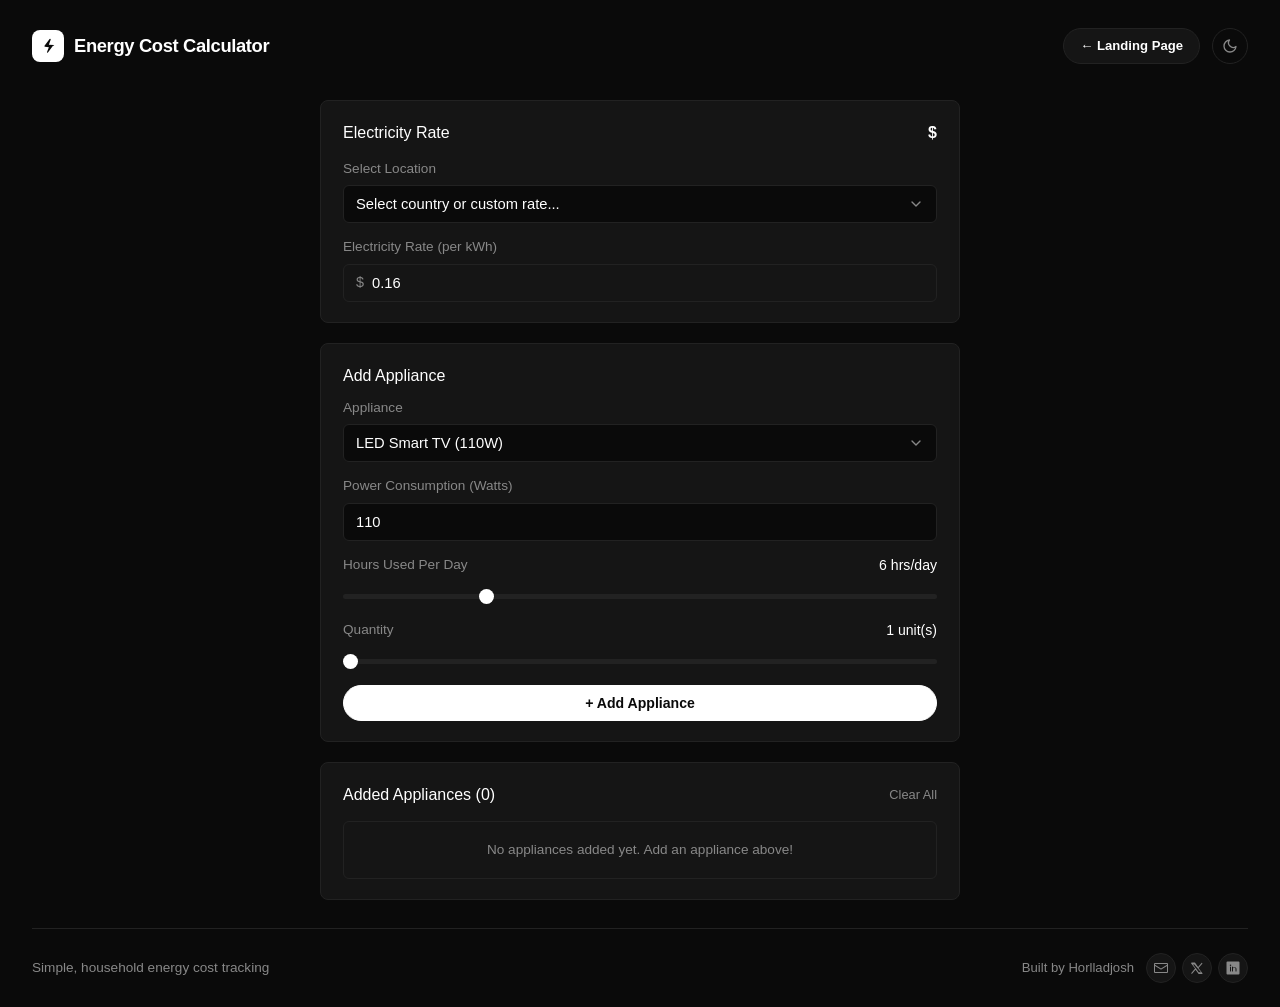
==== app.html @ ce4b1f48 "feat: landing page split, responsive typography & mobile header CTA optimization" ====
<!DOCTYPE html>
<html lang="en">
<head>
    <meta charset="UTF-8">
    <meta name="viewport" content="width=device-width, initial-scale=1.0">
    <title>Energy Cost Calculator — Household Electricity & Solar Setup App</title>
    <meta name="description" content="Calculate household power costs using electricity tariffs for 30+ supported countries. Estimate solar panel array (kWp), battery storage (kWh), carbon footprint, and export appliance energy data.">
    <meta name="keywords" content="electricity bill calculator, energy cost calculator, solar sizing calculator, battery backup capacity, carbon footprint tracker, power consumption rates, Horlladjosh">
    <meta name="author" content="Horlladjosh (contact@horlladjosh.com)">
    <meta name="robots" content="index, follow">
    <link rel="canonical" href="https://myelectricbill.vercel.app/app.html">

    <!-- Open Graph / Facebook / WhatsApp Previews -->
    <meta property="og:type" content="website">
    <meta property="og:url" content="https://myelectricbill.vercel.app/app.html">
    <meta property="og:title" content="Energy Cost Calculator — Household Electricity & Solar Setup App">
    <meta property="og:description" content="Calculate household power costs using electricity tariffs for 30+ supported countries, size solar PV arrays, hybrid inverters, battery storage, and carbon footprint.">
    <meta property="og:image" content="https://myelectricbill.vercel.app/og-image.jpg">
    <meta property="og:site_name" content="Energy Cost Calculator">

    <!-- Twitter / X Card Previews -->
    <meta name="twitter:card" content="summary_large_image">
    <meta name="twitter:site" content="@horllad_josh">
    <meta name="twitter:creator" content="@horllad_josh">
    <meta name="twitter:title" content="Energy Cost Calculator — Household Electricity & Solar Setup App">
    <meta name="twitter:description" content="Calculate household power costs using electricity tariffs for 30+ supported countries, size solar PV arrays, inverter, battery storage, and carbon footprint.">
    <meta name="twitter:image" content="https://myelectricbill.vercel.app/og-image.jpg">

    <!-- Favicon & Stylesheets -->
    <link rel="icon" type="image/png" href="favicon-energy-calc.png">
    <link rel="stylesheet" href="css/styles.css">

    <!-- JSON-LD Structured Data Schema -->
    <script type="application/ld+json">
    {
      "@context": "https://schema.org",
      "@type": "WebApplication",
      "name": "Energy Cost Calculator App",
      "url": "https://myelectricbill.vercel.app/app.html",
      "description": "Calculate household power costs using electricity tariffs for 30+ supported countries, size solar panel requirements, battery storage, and carbon footprint.",
      "applicationCategory": "UtilitiesApplication",
      "operatingSystem": "All",
      "author": {
        "@type": "Person",
        "name": "Horlladjosh",
        "url": "https://horlladjosh.com/"
      }
    }
    </script>

    <!-- Local Chart.js library for offline & resilient visual charts -->
    <script src="js/chart.min.js"></script>
</head>
<body>

    <!-- Header Navigation -->
    <header class="app-header">
        <a href="index.html" class="brand-link">
            <div class="brand">
                <div class="brand-icon">
                    <svg xmlns="http://www.w3.org/2000/svg" width="18" height="18" fill="currentColor" viewBox="0 0 256 256">
                        <path d="M215.79,118.17a8,8,0,0,0-5.85-3.5L140,108.72l25.74-68.64A8,8,0,0,0,150.48,30L78.48,126a8,8,0,0,0,5.85,12.33L140,144.17l-25.74,68.64a8,8,0,0,0,15.26,5.72l72-96A8,8,0,0,0,215.79,118.17Z"/>
                    </svg>
                </div>
                <span class="brand-name">Energy Cost Calculator</span>
            </div>
        </a>

        <div class="header-actions" style="display: flex; align-items: center; gap: 12px;">
            <a href="index.html" class="btn btn-secondary btn-sm header-cta-btn">
                <span class="btn-text-desktop">← Landing Page</span>
                <span class="btn-text-mobile">← Home</span>
            </a>
            
            <!-- Circular Theme Toggle Button (Moon / Sun SVG) -->
            <div class="theme-toggle">
                <button class="theme-btn" id="themeBtn" onclick="toggleTheme()" aria-label="Toggle theme" title="Toggle theme">
                    <svg id="iconMoon" xmlns="http://www.w3.org/2000/svg" width="16" height="16" viewBox="0 0 24 24" fill="none" stroke="currentColor" stroke-width="2" stroke-linecap="round" stroke-linejoin="round">
                        <path d="M21 12.79A9 9 0 1 1 11.21 3 7 7 0 0 0 21 12.79z"/>
                    </svg>
                    <svg id="iconSun" style="display:none" xmlns="http://www.w3.org/2000/svg" width="16" height="16" viewBox="0 0 24 24" fill="none" stroke="currentColor" stroke-width="2" stroke-linecap="round" stroke-linejoin="round">
                        <circle cx="12" cy="12" r="5"/>
                        <line x1="12" y1="1" x2="12" y2="3"/>
                        <line x1="12" y1="21" x2="12" y2="23"/>
                        <line x1="4.22" y1="4.22" x2="5.64" y2="5.64"/>
                        <line x1="18.36" y1="18.36" x2="19.78" y2="19.78"/>
                        <line x1="1" y1="12" x2="3" y2="12"/>
                        <line x1="21" y1="12" x2="23" y2="12"/>
                        <line x1="4.22" y1="19.78" x2="5.64" y2="18.36"/>
                        <line x1="18.36" y1="5.64" x2="19.78" y2="4.22"/>
                    </svg>
                </button>
            </div>
        </div>
    </header>

    <!-- Main Container: Strict 100vh Desktop Fit -> Expands to 2-Column Split View without scrollbars -->
    <main class="dashboard-container" id="dashboardContainer">
        
        <!-- LEFT PANE: Location, Rates, Add Appliance & Compact Appliance List -->
        <section class="pane-controls">
            
            <!-- 1. Location & Electricity Rate -->
            <div class="card">
                <div class="card-header">
                    <h3 class="card-title">Electricity Rate</h3>
                    <span id="currencySymbol" style="font-weight: 600; color: var(--text-primary);">$</span>
                </div>
                
                <div class="form-group">
                    <label for="locationSelect">Select Location</label>
                    <select id="locationSelect" class="input-control">
                        <!-- Populated by js/app.js -->
                    </select>
                </div>

                <div class="form-group" style="margin-bottom: 0;">
                    <label for="electricityRate">Electricity Rate (per kWh)</label>
                    <div class="input-prefix-group">
                        <span class="prefix-badge" id="rateCurrencySymbol">$</span>
                        <input type="number" id="electricityRate" class="input-control rate-field" step="0.01" min="0" value="0.16" placeholder="0.16">
                    </div>
                </div>
            </div>

            <!-- 2. Add Appliance Form -->
            <div class="card">
                <h3 class="card-title" style="margin-bottom: 10px;">Add Appliance</h3>

                <div class="form-group">
                    <label for="applianceType">Appliance</label>
                    <select id="applianceType" class="input-control">
                        <option value="Air Conditioner (1.5 HP)" data-watts="1500">Air Conditioner (1500W)</option>
                        <option value="Refrigerator" data-watts="180">Refrigerator (180W)</option>
                        <option value="LED Smart TV" data-watts="110" selected>LED Smart TV (110W)</option>
                        <option value="Microwave Oven" data-watts="1200">Microwave Oven (1200W)</option>
                        <option value="Washing Machine" data-watts="500">Washing Machine (500W)</option>
                        <option value="Water Heater" data-watts="2500">Water Heater (2500W)</option>
                        <option value="Desktop PC" data-watts="250">Desktop PC (250W)</option>
                        <option value="Ceiling Fan" data-watts="75">Ceiling Fan (75W)</option>
                        <option value="Custom">Custom Appliance...</option>
                    </select>
                </div>

                <div class="form-group" id="customNameGroup" style="display: none;">
                    <label for="customName">Custom Appliance Name</label>
                    <input type="text" id="customName" class="input-control" placeholder="e.g., Gaming Console">
                </div>

                <div class="form-group">
                    <label for="wattage">Power Consumption (Watts)</label>
                    <input type="number" id="wattage" class="input-control" min="1" value="110" placeholder="110">
                </div>

                <div class="form-group">
                    <div class="slider-header">
                        <label for="hoursPerDay" style="margin-bottom: 0;">Hours Used Per Day</label>
                        <span class="slider-val"><span id="hoursValue">6</span> hrs/day</span>
                    </div>
                    <input type="range" id="hoursPerDay" min="0.5" max="24" step="0.5" value="6">
                </div>

                <div class="form-group">
                    <div class="slider-header">
                        <label for="quantity" style="margin-bottom: 0;">Quantity</label>
                        <span class="slider-val"><span id="quantityValue">1</span> unit(s)</span>
                    </div>
                    <input type="range" id="quantity" min="1" max="20" step="1" value="1">
                </div>

                <button type="button" class="btn btn-primary btn-block" onclick="addApplianceFromForm()">+ Add Appliance</button>
            </div>

            <!-- 3. Compact Added Appliances Table -->
            <div class="card">
                <div class="card-header">
                    <h3 class="card-title"><span>Added Appliances (<span id="applianceCountBadge">0</span>)</span></h3>
                    <button type="button" class="btn-clear" onclick="clearAllAppliances()">Clear All</button>
                </div>
                <div class="table-scroll" id="appliancesList">
                    <!-- Populated dynamically -->
                </div>
            </div>

        </section>

        <!-- RIGHT PANE: Consolidated Single-Viewport Results Pane -->
        <section class="pane-results">
            
            <!-- 1. Total Costs Card -->
            <div class="card">
                <div class="card-header">
                    <h3 class="card-title">Total Energy Costs</h3>
                    <button type="button" class="btn btn-secondary btn-sm" onclick="exportCSV()">Export CSV</button>
                </div>
                <div class="total-costs-grid">
                    <div class="total-card">
                        <div class="total-label">Daily</div>
                        <div class="total-value"><span class="currency-sym">$</span><span id="totalDaily">0.00</span></div>
                        <div class="total-subvalue"><span id="totalKwhDaily">0.0</span> kWh</div>
                    </div>
                    <div class="total-card">
                        <div class="total-label">Yearly</div>
                        <div class="total-value"><span class="currency-sym">$</span><span id="totalYearly">0.00</span></div>
                        <div class="total-subvalue"><span id="totalKwhYearly">0.0</span> kWh</div>
                    </div>
                    <div class="total-card accent">
                        <div class="total-label">Monthly</div>
                        <div class="total-value"><span class="currency-sym">$</span><span id="totalMonthly">0.00</span></div>
                        <div class="total-subvalue"><span id="totalKwhMonthly">0.0</span> kWh</div>
                    </div>
                </div>
            </div>

            <!-- 2. Tabbed Visual Analytics Card -->
            <div class="card">
                <div class="card-header">
                    <h3 class="card-title">Visual Analytics</h3>
                    <div class="tab-group">
                        <button type="button" class="tab-btn active" id="tabBtnCost" onclick="switchChartTab('cost')">Cost Share (%)</button>
                        <button type="button" class="tab-btn" id="tabBtnUsage" onclick="switchChartTab('usage')">Usage (kWh)</button>
                    </div>
                </div>
                
                <!-- Cost Share Doughnut Chart -->
                <div class="chart-box" id="costChartBox">
                    <canvas id="costChart"></canvas>
                </div>

                <!-- Monthly Usage Bar Chart (Hidden by default, switched via tab) -->
                <div class="chart-box" id="usageChartBox" style="display: none;">
                    <canvas id="usageChart"></canvas>
                </div>
            </div>

            <!-- 3. Carbon Footprint Card -->
            <div class="card">
                <div class="card-header">
                    <h3 class="card-title">
                        <span>Carbon Footprint</span>
                        <span class="tip-icon" data-tooltip="Carbon Footprint is the total greenhouse gas (CO₂) released into the atmosphere to generate the electricity your appliances consume.">i</span>
                    </h3>
                </div>
                <div class="info-row">
                    <span class="info-label">Annual CO₂</span>
                    <span class="info-val"><span id="co2Value">0 kg/yr</span> <small id="gridRating" style="font-size:0.75rem; color:var(--text-secondary); font-weight:normal; margin-left:2px;">(Moderate Grid)</small></span>
                </div>
                <div class="info-row">
                    <span class="info-label">Car Equivalent</span>
                    <span class="info-val" id="carMilesValue">0 miles driven</span>
                </div>
                <div class="info-row">
                    <span class="info-label">Tree Offset <span class="tip-icon" data-tooltip="Number of mature trees needed for 1 full year to absorb the CO₂ emissions produced by your appliances.">i</span></span>
                    <span class="info-val" id="treesValue">0 trees</span>
                </div>
            </div>

            <!-- 4. Solar & Battery Setup Card -->
            <div class="card">
                <div class="card-header">
                    <h3 class="card-title">
                        <span>Solar & Battery Setup</span>
                        <span class="tip-icon" data-tooltip="Estimated Solar PV Panels + Inverter + Lithium Battery Storage system needed to cover your household electricity.">i</span>
                    </h3>
                </div>
                <div class="spec-group">
                    <div class="spec-pill">
                        <span class="spec-pill-label">PV Array</span>
                        <span id="solarKw" class="spec-pill-val">0 kWp</span>
                    </div>
                    <div class="spec-pill">
                        <span class="spec-pill-label">Inverter</span>
                        <span id="solarInverter" class="spec-pill-val">0 kVA</span>
                    </div>
                    <div class="spec-pill">
                        <span class="spec-pill-label">Battery</span>
                        <span id="solarBattery" class="spec-pill-val">0 kWh</span>
                    </div>
                </div>
                <div class="info-row">
                    <span class="info-label">Turnkey Setup <span class="tip-icon" data-tooltip="Estimated total cost to buy and install PV Panels + Hybrid Inverter + Lithium Battery + Cabling & Labor.">i</span></span>
                    <span class="info-val"><span id="solarCost">$0</span> <small id="solarPayback" style="font-size:0.75rem; color:var(--text-secondary); font-weight:normal; margin-left:2px;">(0 yrs payback)</small></span>
                </div>
                <div class="info-row">
                    <span class="info-label">Est. Savings <span class="tip-icon" data-tooltip="Estimated monthly money saved on your power bill by replacing 80% of your grid electricity with solar energy.">i</span></span>
                    <span class="info-val" id="solarSavings" style="color: var(--text-primary); font-weight:600;">$0.00 / mo</span>
                </div>
            </div>

        </section>

    </main>

    <!-- Footer -->
    <footer class="app-footer">
        <div class="footer-content">
            <span class="footer-text">Simple, household energy cost tracking</span>
            <div class="footer-right">
                <span class="author-credit">Built by <a href="https://horlladjosh.com/" target="_blank" rel="noopener">Horlladjosh</a></span>
                <div class="social-links">
                    <a href="mailto:contact@horlladjosh.com" class="social-icon-btn" title="Email: contact@horlladjosh.com">
                        <svg xmlns="http://www.w3.org/2000/svg" width="16" height="16" fill="currentColor" viewBox="0 0 256 256">
                            <path d="M224,48H32A16,16,0,0,0,16,64V192a16,16,0,0,0,16,16H224a16,16,0,0,0,16-16V64A16,16,0,0,0,224,48Zm0,16v12.78l-96,57.6-96-57.6V64ZM32,192V96.22l91.8,55.08a8,8,0,0,0,8.4,0L224,96.22V192Z"/>
                        </svg>
                    </a>
                    <a href="https://x.com/horllad_josh" target="_blank" rel="noopener" class="social-icon-btn" title="Twitter / X">
                        <svg xmlns="http://www.w3.org/2000/svg" width="16" height="16" fill="currentColor" viewBox="0 0 256 256">
                            <path d="M214.75,211.71l-62.6-83.47,60.13-69.94a8,8,0,0,0-12.08-10.38l-54.84,63.78L98.54,44.75A8,8,0,0,0,92.16,41.6H41.25a8,8,0,0,0-6.4,12.83l62.6,83.47L37.32,207.84a8,8,0,0,0,12.08,10.38l54.84-63.78,46.82,66.57a8,8,0,0,0,6.38,3.15h50.91A8,8,0,0,0,214.75,211.71ZM154.54,196.16l-44.59-63.38a8,8,0,0,0-2.14-2.15l-44.62-59.43H85.46L192.68,196.16Z"/>
                        </svg>
                    </a>
                    <a href="https://www.linkedin.com/in/joshuaadegbite/" target="_blank" rel="noopener" class="social-icon-btn" title="LinkedIn">
                        <svg xmlns="http://www.w3.org/2000/svg" width="16" height="16" fill="currentColor" viewBox="0 0 256 256">
                            <path d="M216,24H40A16,16,0,0,0,24,40V216a16,16,0,0,0,16,16H216a16,16,0,0,0,16-16V40A16,16,0,0,0,216,24ZM96,176a8,8,0,0,1-16,0V112a8,8,0,0,1,16,0ZM88,96a12,12,0,1,1,12-12A12,12,0,0,1,88,96Zm96,80a8,8,0,0,1-16,0V140a20,20,0,0,0-40,0v36a8,8,0,0,1-16,0V112a8,8,0,0,1,16,0v6.86A36,36,0,0,1,184,140Z"/>
                        </svg>
                    </a>
                </div>
            </div>
        </div>
    </footer>

    <!-- JavaScript Modules -->
    <script src="js/data.js"></script>
    <script src="js/charts.js"></script>
    <script src="js/app.js"></script>
</body>
</html>
---- css/styles.css ----
/* Clean Minimalist Theme System - Generous Spacing, Comfortable Typography & Natural Layout */

:root {
    --bg-primary: #0a0a0a;
    --bg-surface: #151515;
    --bg-card: #151515;
    --bg-card-hover: #1a1a1a;
    --border-color: #222222;
    --border-hover: #333333;
    --text-primary: #ffffff;
    --text-secondary: #888888;
    --text-muted: #555555;
    --accent-color: #ffffff;
    --accent-bg: #1f1f1f;
    --radius-sm: 6px;
    --radius-md: 8px;
    --radius-lg: 10px;
    --transition: all 0.2s ease;
}

body.light-mode {
    --bg-primary: #f5f5f5;
    --bg-surface: #ffffff;
    --bg-card: #ffffff;
    --bg-card-hover: #f0f0f0;
    --border-color: #e0e0e0;
    --border-hover: #cccccc;
    --text-primary: #0a0a0a;
    --text-secondary: #666666;
    --text-muted: #999999;
    --accent-color: #0a0a0a;
    --accent-bg: #f0f0f0;
}

html {
    scroll-behavior: smooth;
}

section[id] {
    scroll-margin-top: 80px;
}

* {
    margin: 0;
    padding: 0;
    box-sizing: border-box;
}

body {
    font-family: -apple-system, BlinkMacSystemFont, 'Segoe UI', 'Roboto', 'Helvetica Neue', sans-serif;
    background-color: var(--bg-primary);
    color: var(--text-primary);
    min-height: 100vh;
    padding: 28px 32px 16px 32px;
    transition: background-color 0.3s ease, color 0.3s ease;
    line-height: 1.5;
    -webkit-font-smoothing: antialiased;
}

/* Header Navigation & Proper Spacing */
.app-header {
    max-width: 1280px;
    margin: 0 auto 28px auto;
    display: flex;
    justify-content: space-between;
    align-items: center;
    padding-bottom: 8px;
}

.brand h1 {
    font-size: 1.55rem;
    font-weight: 600;
    letter-spacing: -0.5px;
    color: var(--text-primary);
}

.brand p {
    font-size: 0.88rem;
    color: var(--text-secondary);
    margin-top: 2px;
}

/* Circular Theme Toggle Button (Moon / Sun SVG) */
.theme-btn {
    width: 36px;
    height: 36px;
    border-radius: 50%;
    border: 1px solid var(--border-color);
    background: var(--card-bg);
    color: var(--text-secondary);
    cursor: pointer;
    display: flex;
    align-items: center;
    justify-content: center;
    transition: all 0.2s ease;
}

.theme-btn:hover {
    background: var(--border-color);
    color: var(--text-primary);
}

/* Dashboard Container Layout */
.dashboard-container {
    max-width: 640px;
    margin: 0 auto;
    transition: max-width 0.35s cubic-bezier(0.16, 1, 0.3, 1);
}

@media (min-width: 992px) {
    .dashboard-container.has-results {
        max-width: 1280px;
        display: grid;
        grid-template-columns: 440px 1fr;
        gap: 28px;
        align-items: start;
    }
}

.pane-controls, .pane-results {
    display: flex;
    flex-direction: column;
    gap: 20px;
}

.pane-results {
    display: none;
}

.dashboard-container.has-results .pane-results {
    display: flex;
    animation: fadeIn 0.3s ease forwards;
}

@keyframes fadeIn {
    from { opacity: 0; transform: translateY(6px); }
    to { opacity: 1; transform: translateY(0); }
}

/* Clean Cards with Generous Spacing */
.card {
    background: var(--bg-card);
    border: 1px solid var(--border-color);
    border-radius: var(--radius-md);
    padding: 20px 22px;
}

.card-header {
    display: flex;
    justify-content: space-between;
    align-items: center;
    margin-bottom: 14px;
}

.card-title {
    font-size: 1rem;
    font-weight: 500;
    color: var(--text-primary);
    display: inline-flex;
    align-items: center;
    gap: 6px;
}

/* Form Controls */
.form-group {
    margin-bottom: 14px;
}

.form-group label {
    display: block;
    font-size: 0.85rem;
    font-weight: 500;
    color: var(--text-secondary);
    margin-bottom: 6px;
}

.input-control, select.input-control {
    width: 100%;
    padding: 10px 12px;
    border-radius: var(--radius-sm);
    border: 1px solid var(--border-color);
    background: var(--bg-primary);
    color: var(--text-primary);
    font-family: inherit;
    font-size: 0.92rem;
    transition: border-color 0.2s;
}

.input-control:focus, select.input-control:focus {
    outline: none;
    border-color: var(--border-hover);
}

select.input-control {
    cursor: pointer;
    appearance: none;
    -webkit-appearance: none;
    background-image: url("data:image/svg+xml;charset=UTF-8,%3csvg xmlns='http://www.w3.org/2000/svg' viewBox='0 0 24 24' fill='none' stroke='%23888' stroke-width='2' stroke-linecap='round' stroke-linejoin='round'%3e%3cpolyline points='6 9 12 15 18 9'%3e%3c/polyline%3e%3c/svg%3e");
    background-repeat: no-repeat;
    background-position: right 12px center;
    background-size: 16px;
    padding-right: 36px;
}

/* Input Prefix Group (Pure Flexbox Layout) */
.input-prefix-group {
    display: flex;
    align-items: center;
    background: var(--card-bg);
    border: 1px solid var(--border-color);
    border-radius: var(--radius-sm);
    padding: 0 12px;
    transition: border-color 0.2s ease;
}

.input-prefix-group:focus-within {
    border-color: var(--text-secondary);
}

.prefix-badge {
    color: var(--text-secondary);
    font-weight: 500;
    font-size: 0.9rem;
    white-space: nowrap;
    margin-right: 8px;
    user-select: none;
}

.input-prefix-group input.rate-field {
    border: none !important;
    background: transparent !important;
    padding: 10px 0 !important;
    flex: 1;
    width: 100%;
    box-shadow: none !important;
}

/* Sliders */
.slider-header {
    display: flex;
    justify-content: space-between;
    margin-bottom: 6px;
}

.slider-val {
    font-weight: 500;
    color: var(--text-primary);
    font-size: 0.88rem;
}

input[type="range"] {
    width: 100%;
    height: 5px;
    border-radius: 3px;
    background: var(--border-color);
    outline: none;
    appearance: none;
    -webkit-appearance: none;
}

input[type="range"]::-webkit-slider-thumb {
    -webkit-appearance: none;
    width: 15px;
    height: 15px;
    border-radius: 50%;
    background: var(--text-primary);
    cursor: pointer;
}

/* ==========================================================================
   MASTER BUTTON COMPONENT SYSTEM (Unified Design System)
   ========================================================================== */
.btn {
    display: inline-flex;
    align-items: center;
    justify-content: center;
    gap: 8px;
    font-family: inherit;
    font-size: 0.88rem;
    font-weight: 600;
    line-height: 1;
    text-decoration: none !important;
    white-space: nowrap;
    border-radius: 9999px;
    border: 1px solid transparent;
    cursor: pointer;
    user-select: none;
    box-sizing: border-box;
    padding: 10px 20px;
    transition: all 0.22s cubic-bezier(0.16, 1, 0.3, 1);
}

/* Active Tactile Press Feedback */
.btn:active {
    transform: translateY(0) scale(0.97) !important;
}

/* SVG Arrow Micro-Animation */
.btn svg {
    transition: transform 0.22s cubic-bezier(0.16, 1, 0.3, 1);
    flex-shrink: 0;
}

.btn:hover svg {
    transform: translateX(3px);
}

/* Primary Variant */
.btn-primary {
    background: var(--text-primary);
    color: var(--bg-primary);
    border-color: var(--text-primary);
}

.btn-primary:hover {
    background: var(--text-primary);
    color: var(--bg-primary);
    opacity: 0.92;
    transform: translateY(-2px);
    box-shadow: 0 6px 18px rgba(0, 0, 0, 0.14);
}

/* Secondary Variant */
.btn-secondary {
    background: var(--bg-card);
    color: var(--text-primary);
    border-color: var(--border-color);
}

.btn-secondary:hover {
    background: var(--bg-card-hover);
    color: var(--text-primary);
    border-color: var(--text-primary);
    transform: translateY(-2px);
    box-shadow: 0 6px 18px rgba(0, 0, 0, 0.08);
}

/* Standardized Component Sizes */
.btn-sm {
    height: 36px;
    padding: 0 16px;
    font-size: 0.82rem;
}

.btn-md {
    height: 42px;
    padding: 0 20px;
    font-size: 0.88rem;
}

.btn-lg {
    height: 48px;
    padding: 0 26px;
    font-size: 0.95rem;
}

.btn-block {
    width: 100%;
}

.btn-clear {
    background: transparent;
    border: none;
    color: var(--text-secondary);
    font-size: 0.8rem;
    cursor: pointer;
    transition: var(--transition);
}

.btn-clear:hover {
    color: #ef4444;
}

.btn-clear:hover {
    color: #ef4444;
}

/* Chart Tab Switch Buttons */
.tab-group {
    display: flex;
    gap: 6px;
    background: var(--bg-primary);
    padding: 3px;
    border-radius: var(--radius-sm);
    border: 1px solid var(--border-color);
}

.tab-btn {
    padding: 5px 12px;
    border: none;
    background: transparent;
    color: var(--text-secondary);
    font-size: 0.8rem;
    font-weight: 500;
    border-radius: 4px;
    cursor: pointer;
    transition: var(--transition);
}

.tab-btn.active {
    background: var(--bg-card);
    color: var(--text-primary);
}

/* Compact Appliance Table */
.table-scroll {
    border: 1px solid var(--border-color);
    border-radius: var(--radius-sm);
    overflow: visible;
}

.appliance-table {
    width: 100%;
    border-collapse: collapse;
    font-size: 0.85rem;
    text-align: left;
}

.appliance-table th {
    background: var(--bg-primary);
    color: var(--text-secondary);
    font-weight: 500;
    padding: 8px 12px;
    border-bottom: 1px solid var(--border-color);
}

.appliance-table td {
    padding: 8px 12px;
    border-bottom: 1px solid var(--border-color);
    color: var(--text-primary);
    vertical-align: middle;
}

.appliance-table tr:last-child td {
    border-bottom: none;
}

.appliance-table tr:hover td {
    background: var(--bg-card-hover);
}

.appliance-name-cell {
    display: inline-block;
    font-weight: 500;
    line-height: 1.35;
}

.appliance-sub {
    font-size: 0.78rem;
    color: var(--text-secondary);
}

/* Hover Tooltip for Money-Saving Tips beside Appliance Name */
.tip-icon {
    position: relative;
    display: inline-flex;
    align-items: center;
    justify-content: center;
    width: 14px;
    height: 14px;
    border-radius: 50%;
    background: var(--border-color);
    color: var(--text-secondary);
    font-size: 9px;
    font-weight: 700;
    cursor: pointer;
    vertical-align: middle;
    margin-left: 3px;
}

.tip-icon:hover {
    background: var(--text-primary);
    color: var(--bg-primary);
}

/* Bulletproof Fixed Screen-Clamped Floating Tooltip Engine */
.global-tooltip {
    position: fixed;
    display: none;
    background: #000000;
    color: #ffffff;
    padding: 8px 12px;
    border-radius: 6px;
    font-size: 0.78rem;
    font-weight: 400;
    white-space: normal;
    box-shadow: 0 4px 20px rgba(0,0,0,0.6);
    border: 1px solid #333333;
    z-index: 99999;
    pointer-events: none;
    line-height: 1.35;
    opacity: 0;
    transition: opacity 0.12s ease;
    box-sizing: border-box;
}

body.light-mode .global-tooltip {
    background: #ffffff;
    color: #0a0a0a;
    border: 1px solid #e0e0e0;
    box-shadow: 0 4px 20px rgba(0,0,0,0.15);
}

.global-tooltip.visible {
    opacity: 1;
}

.tip-icon[data-tooltip]:hover:after {
    display: none !important;
}

.btn-remove-sm {
    background: transparent;
    border: none;
    color: var(--text-secondary);
    cursor: pointer;
    font-size: 1rem;
    padding: 0 4px;
}

.btn-remove-sm:hover {
    color: #ef4444;
}

/* Results Cards & Grid */
.total-costs-grid {
    display: grid;
    grid-template-columns: repeat(3, 1fr);
    gap: 12px;
}

.total-card {
    background: var(--bg-primary);
    border: 1px solid var(--border-color);
    border-radius: var(--radius-sm);
    padding: 14px 12px;
    text-align: center;
    transition: var(--transition);
}

.total-card.accent {
    border-color: var(--border-hover);
    background: var(--bg-card-hover);
}

.total-label {
    font-size: 0.8rem;
    color: var(--text-secondary);
    font-weight: 500;
    text-transform: uppercase;
    letter-spacing: 0.04em;
}

.total-value {
    font-size: 1.35rem;
    font-weight: 600;
    color: var(--text-primary);
    margin-top: 4px;
}

.total-subvalue {
    font-size: 0.8rem;
    color: var(--text-secondary);
    margin-top: 4px;
    font-weight: 500;
}

/* Chart Canvas Box */
.chart-box {
    position: relative;
    height: 210px;
    width: 100%;
}

.chart-box canvas {
    display: block !important;
    width: 100% !important;
    height: 210px !important;
    max-height: 210px !important;
}



/* Solar Specs 3-Pill Group */
.spec-group {
    display: grid;
    grid-template-columns: repeat(3, 1fr);
    gap: 8px;
    margin-bottom: 12px;
}

.spec-pill {
    background: var(--bg-primary);
    border: 1px solid var(--border-color);
    border-radius: var(--radius-sm);
    padding: 8px 6px;
    text-align: center;
}

.spec-pill-label {
    display: block;
    font-size: 0.72rem;
    color: var(--text-secondary);
    font-weight: 500;
    text-transform: uppercase;
    letter-spacing: 0.03em;
}

.spec-pill-val {
    display: block;
    font-size: 0.88rem;
    font-weight: 600;
    color: var(--text-primary);
    margin-top: 2px;
}

.info-row {
    display: flex;
    justify-content: space-between;
    padding: 6px 0;
    font-size: 0.85rem;
}

.info-label {
    color: var(--text-secondary);
    display: inline-flex;
    align-items: center;
    gap: 4px;
}

.info-val {
    font-weight: 500;
    color: var(--text-primary);
}

/* Empty State */
.empty-state {
    text-align: center;
    padding: 18px;
    color: var(--text-secondary);
    font-size: 0.85rem;
}

/* Footer - Flex Horizontal Space-Between Layout */
.app-footer {
    max-width: 1280px;
    margin: 28px auto 0 auto;
    border-top: 1px solid var(--border-color);
    padding: 24px 0 8px 0;
}

.footer-content {
    display: flex;
    justify-content: space-between;
    align-items: center;
    width: 100%;
}

.footer-text {
    font-size: 0.85rem;
    color: var(--text-secondary);
    font-weight: 400;
}

.footer-right {
    display: flex;
    align-items: center;
    gap: 12px;
}

.author-credit {
    font-size: 0.82rem;
    color: var(--text-secondary);
}

.author-credit a {
    color: var(--text-secondary);
    text-decoration: none;
    font-weight: 500;
    transition: color 0.2s ease;
}

.author-credit a:hover {
    color: var(--text-primary);
}

.social-links {
    display: flex;
    align-items: center;
    gap: 6px;
}

.social-icon-btn {
    display: inline-flex;
    align-items: center;
    justify-content: center;
    width: 30px;
    height: 30px;
    border-radius: 50%;
    background: var(--bg-card);
    border: 1px solid var(--border-color);
    color: var(--text-secondary);
    transition: all 0.2s ease;
    text-decoration: none;
}

.social-icon-btn:hover {
    color: var(--text-primary);
    background: var(--bg-card-hover);
    border-color: var(--text-secondary);
    transform: translateY(-2px);
}

/* ==========================================================================
   Responsive Design Systems (Mobile, Tablet, Desktop)
   ========================================================================== */

/* Tablet Optimization (768px - 991px) */
@media (max-width: 991px) {
    body {
        padding: 16px 14px 40px 14px;
    }

    .app-header {
        margin-bottom: 20px;
    }

    .dashboard-container {
        max-width: 680px;
    }

    .pane-results {
        margin-top: 10px;
    }
}

/* Mobile Devices (Max-width: 640px) */
@media (max-width: 640px) {
    body {
        padding: 24px 14px 8px 14px;
    }

    .app-header {
        align-items: flex-start;
        gap: 12px;
    }

    .brand h1 {
        font-size: 1.3rem;
    }

    .brand p {
        font-size: 0.8rem;
    }

    .card {
        padding: 16px 14px;
    }

    .card-header {
        flex-direction: column;
        align-items: flex-start;
        gap: 10px;
    }

    .card-header .tab-group {
        width: 100%;
    }

    .tab-group .tab-btn {
        flex: 1;
        text-align: center;
        padding: 6px 8px;
        font-size: 0.76rem;
    }

    .total-costs-grid {
        gap: 8px;
    }

    .total-card {
        padding: 10px 6px;
    }

    .total-label {
        font-size: 0.72rem;
    }

    .total-value {
        font-size: clamp(0.92rem, 3.8vw, 1.25rem);
    }

    .total-subvalue {
        font-size: 0.74rem;
    }

    .app-footer {
        padding: 20px 0 8px 0;
    }

    .footer-content {
        flex-direction: column;
        gap: 4px;
        text-align: center;
    }
}

/* Extra Small Mobile Screens (Max-width: 400px) */
@media (max-width: 400px) {
    .total-costs-grid {
        grid-template-columns: 1fr;
    }

    .total-card {
        display: flex;
        justify-content: space-between;
        align-items: center;
        padding: 12px 16px;
        text-align: left;
    }

    .total-value {
        margin-top: 0;
    }
}

/* ==========================================================================
   LANDING PAGE STYLES (Human Intentional Design System)
   ========================================================================== */
.landing-body {
    padding: 0;
    overflow-x: hidden;
}

/* Global button and brand link text-decoration reset */
a.brand-link,
a.brand-link:hover,
a.brand-link:visited,
a.brand-link:active,
a.brand-link *,
.btn, .btn:hover, .hero-btn-lg, .cta-nav-btn, .cta-btn-lg, .demo-launch-btn {
    text-decoration: none !important;
}

.brand-link {
    display: inline-block;
    cursor: pointer;
    text-decoration: none !important;
}

.brand {
    display: flex;
    align-items: center;
    gap: 10px;
    text-decoration: none !important;
}

.brand-icon {
    width: 32px;
    height: 32px;
    border-radius: 8px;
    background: var(--text-primary);
    color: var(--bg-primary);
    display: flex;
    align-items: center;
    justify-content: center;
    flex-shrink: 0;
}

.brand h1, .brand-name {
    font-size: 1.15rem;
    font-weight: 700;
    letter-spacing: -0.02em;
    color: var(--text-primary);
    margin: 0;
    padding: 0;
    line-height: 1;
    text-decoration: none !important;
}

.brand p {
    display: none !important;
}

.landing-header {
    width: 100%;
    border-bottom: 1px solid var(--border-color);
    background: rgba(10, 10, 10, 0.85);
    backdrop-filter: blur(12px);
    -webkit-backdrop-filter: blur(12px);
    position: sticky;
    top: 0;
    z-index: 1000;
}

body.light-mode .landing-header {
    background: rgba(245, 245, 245, 0.88);
}

.landing-header-container {
    max-width: 1280px;
    margin: 0 auto;
    padding: 14px 32px;
    display: flex;
    justify-content: space-between;
    align-items: center;
}

.landing-nav {
    display: flex;
    align-items: center;
    gap: 28px;
}

.landing-nav a {
    color: var(--text-secondary);
    text-decoration: none;
    font-size: 0.88rem;
    font-weight: 500;
    transition: var(--transition);
}

.landing-nav a:hover {
    color: var(--text-primary);
}

.landing-header-actions {
    display: flex;
    align-items: center;
    gap: 16px;
}

.cta-nav-btn {
    display: inline-flex;
    align-items: center;
    font-size: 0.85rem;
    padding: 8px 18px;
    border-radius: 20px;
}

/* Landing Hero */
.landing-hero {
    max-width: 1050px;
    margin: 0 auto;
    padding: 64px 24px 44px 24px;
    text-align: center;
}

.hero-tag-pill {
    display: inline-flex;
    align-items: center;
    padding: 5px 14px;
    border-radius: 16px;
    background: var(--bg-card);
    border: 1px solid var(--border-color);
    font-size: 0.78rem;
    font-weight: 500;
    color: var(--text-secondary);
    margin-bottom: 24px;
    letter-spacing: 0.02em;
}

.hero-title {
    font-size: clamp(2.2rem, 5.5vw, 3.6rem);
    font-weight: 700;
    line-height: 1.16;
    letter-spacing: -0.03em;
    color: var(--text-primary);
    margin-bottom: 18px;
}

.hero-subtitle {
    font-size: clamp(0.85rem, 1.6vw, 1.05rem);
    color: var(--text-secondary);
    max-width: 680px;
    margin: 0 auto 36px auto;
    line-height: 1.6;
}

/* Compact Equalized Hero Buttons Pair */
.hero-cta-group {
    display: flex;
    align-items: center;
    justify-content: center;
    gap: 14px;
    margin: 0 auto 52px auto;
    width: 100%;
    max-width: 440px;
}

.hero-cta-group .btn {
    flex: 1;
}

/* Stats Bar */
.hero-stats-grid {
    display: grid;
    grid-template-columns: repeat(4, 1fr);
    gap: 16px;
    max-width: 920px;
    margin: 0 auto;
    padding-top: 24px;
    border-top: 1px solid var(--border-color);
}

.stat-card {
    text-align: center;
}

.stat-number {
    display: block;
    font-size: 1.25rem;
    font-weight: 700;
    color: var(--text-primary);
}

.stat-label {
    font-size: 0.78rem;
    color: var(--text-secondary);
    margin-top: 2px;
}

/* General Section */
.landing-section {
    max-width: 1050px;
    margin: 0 auto;
    padding: 56px 24px;
}

.section-header {
    margin-bottom: 40px;
}

.section-header.text-center {
    text-align: center;
}

.section-tag {
    display: inline-block;
    font-size: 0.75rem;
    font-weight: 600;
    letter-spacing: 0.08em;
    color: var(--text-secondary);
    margin-bottom: 8px;
    text-transform: uppercase;
}

.section-header h2 {
    font-size: clamp(2.0rem, 3.8vw, 2.6rem);
    font-weight: 700;
    letter-spacing: -0.025em;
    margin-bottom: 12px;
}

.section-header p {
    font-size: clamp(0.82rem, 1.4vw, 0.95rem);
    color: var(--text-secondary);
    max-width: 580px;
    margin: 0 auto;
}

/* Interactive Demo Widget */
.demo-interactive-card {
    background: var(--bg-card);
    border: 1px solid var(--border-color);
    border-radius: var(--radius-lg);
    padding: 24px;
    box-shadow: 0 4px 20px rgba(0, 0, 0, 0.05);
    transition: var(--transition);
}

body:not(.light-mode) .demo-interactive-card {
    box-shadow: 0 8px 24px rgba(0, 0, 0, 0.25);
}

.demo-selector-bar {
    display: flex;
    flex-wrap: wrap;
    gap: 8px;
    margin-bottom: 24px;
    border-bottom: 1px solid var(--border-color);
    padding-bottom: 16px;
}

.demo-pill-btn {
    background: var(--bg-primary);
    border: 1px solid var(--border-color);
    color: var(--text-secondary);
    padding: 8px 16px;
    border-radius: 20px;
    font-size: 0.82rem;
    font-weight: 500;
    cursor: pointer;
    transition: var(--transition);
}

.demo-pill-btn:hover {
    color: var(--text-primary);
    border-color: var(--text-secondary);
}

.demo-pill-btn.active {
    background: var(--text-primary);
    color: var(--bg-primary);
    border-color: var(--text-primary);
    font-weight: 600;
}

.demo-metrics-grid {
    display: grid;
    grid-template-columns: repeat(3, 1fr);
    gap: 16px;
    margin-bottom: 24px;
}

.demo-metric-box {
    background: var(--bg-primary);
    border: 1px solid var(--border-color);
    border-radius: var(--radius-md);
    padding: 20px;
    display: flex;
    flex-direction: column;
    justify-content: space-between;
}

.demo-metric-box.accent-box {
    border-color: var(--border-hover);
}

.demo-box-label {
    font-size: 0.78rem;
    font-weight: 600;
    color: var(--text-secondary);
    text-transform: uppercase;
    letter-spacing: 0.04em;
    margin-bottom: 12px;
}

.demo-main-val {
    font-size: 1.5rem;
    font-weight: 700;
    color: var(--text-primary);
    margin-bottom: 6px;
}

.demo-sub-row {
    display: flex;
    flex-direction: column;
    gap: 4px;
    font-size: 0.8rem;
    color: var(--text-secondary);
}

.demo-specs-list {
    display: flex;
    flex-direction: column;
    gap: 8px;
    margin-bottom: 12px;
}

.demo-spec-item {
    display: flex;
    justify-content: space-between;
    font-size: 0.82rem;
}

.demo-spec-item .spec-lbl {
    color: var(--text-secondary);
}

.demo-spec-item .spec-val {
    font-weight: 600;
    color: var(--text-primary);
}

.demo-turnkey-row {
    font-size: 0.8rem;
    color: var(--text-secondary);
    border-top: 1px solid var(--border-color);
    padding-top: 8px;
}

.demo-card-footer {
    display: flex;
    justify-content: space-between;
    align-items: center;
    padding-top: 16px;
    border-top: 1px solid var(--border-color);
    font-size: 0.85rem;
    color: var(--text-secondary);
}

.demo-launch-btn {
    font-size: 0.85rem;
    padding: 8px 18px;
    border-radius: 20px;
}

/* Vector SVG Feature Icon Badges */
.features-grid {
    display: grid;
    grid-template-columns: repeat(2, 1fr);
    gap: 20px;
}

.feature-card {
    background: var(--bg-card);
    border: 1px solid var(--border-color);
    border-radius: var(--radius-md);
    padding: 28px;
    transition: all 0.25s cubic-bezier(0.16, 1, 0.3, 1);
}

.feature-card:hover {
    border-color: var(--text-primary);
    transform: translateY(-3px);
    box-shadow: 0 8px 24px rgba(0, 0, 0, 0.06);
}

.feature-icon-badge {
    width: 44px;
    height: 44px;
    border-radius: 10px;
    background: var(--bg-primary);
    border: 1px solid var(--border-color);
    display: inline-flex;
    align-items: center;
    justify-content: center;
    color: var(--text-primary);
    margin-bottom: 16px;
    transition: all 0.3s cubic-bezier(0.34, 1.56, 0.64, 1);
}

.feature-icon-badge svg {
    transition: transform 0.3s cubic-bezier(0.34, 1.56, 0.64, 1);
}

.feature-card:hover .feature-icon-badge {
    background: var(--text-primary);
    color: var(--bg-primary);
    border-color: var(--text-primary);
    transform: scale(1.08);
}

.feature-card:hover .feature-icon-badge svg {
    transform: scale(1.15) rotate(5deg);
}

.feature-card h3 {
    font-size: 1.1rem;
    font-weight: 600;
    margin-bottom: 8px;
}

.feature-card p {
    font-size: 0.88rem;
    color: var(--text-secondary);
    line-height: 1.55;
}

/* Steps Grid */
.steps-grid {
    display: grid;
    grid-template-columns: repeat(3, 1fr);
    gap: 20px;
}

.step-card {
    background: var(--bg-card);
    border: 1px solid var(--border-color);
    border-radius: var(--radius-md);
    padding: 24px;
}

.step-number {
    font-size: 0.82rem;
    font-weight: 700;
    color: var(--text-secondary);
    margin-bottom: 12px;
}

.step-card h3 {
    font-size: 1.02rem;
    font-weight: 600;
    margin-bottom: 8px;
}

.step-card p {
    font-size: 0.88rem;
    color: var(--text-secondary);
    line-height: 1.5;
}

/* CTA Banner Section */
.cta-banner-section {
    padding-top: 24px;
    padding-bottom: 40px;
}

.cta-banner-card {
    background: var(--bg-card);
    border: 1px solid var(--border-color);
    border-radius: var(--radius-lg);
    padding: 44px 24px;
    text-align: center;
}

.cta-banner-card h2 {
    font-size: clamp(2.0rem, 3.6vw, 2.5rem);
    font-weight: 700;
    margin-bottom: 12px;
}

.cta-banner-card p {
    font-size: clamp(0.82rem, 1.4vw, 0.95rem);
    color: var(--text-secondary);
    max-width: 500px;
    margin: 0 auto 24px auto;
}

.cta-btn-lg {
    display: inline-flex;
    align-items: center;
    gap: 8px;
    font-size: 0.95rem;
    padding: 12px 28px;
    border-radius: 24px;
}

/* Responsive Header Button Text Switcher */
.btn-text-mobile {
    display: none;
}

/* Hamburger Button & Dropdown Menu Overlay */
.hamburger-btn {
    display: none;
    width: 36px;
    height: 36px;
    border-radius: var(--radius-sm);
    border: 1px solid var(--border-color);
    background: var(--bg-card);
    color: var(--text-primary);
    cursor: pointer;
    align-items: center;
    justify-content: center;
    transition: var(--transition);
}

.hamburger-btn:hover {
    border-color: var(--text-primary);
    background: var(--bg-card-hover);
}

html.menu-open,
body.menu-open {
    overflow: hidden !important;
    touch-action: none;
    height: 100vh !important;
    height: 100dvh !important;
}

.mobile-menu-dropdown {
    display: none;
    position: fixed;
    top: 57px;
    left: 0;
    right: 0;
    bottom: 0;
    width: 100vw;
    height: calc(100vh - 57px);
    height: calc(100dvh - 57px);
    background: var(--bg-surface);
    border-bottom: 1px solid var(--border-color);
    box-shadow: 0 20px 40px rgba(0, 0, 0, 0.4);
    padding: 28px 24px 40px 24px;
    flex-direction: column;
    justify-content: space-between;
    z-index: 10000;
    overflow-y: auto;
    box-sizing: border-box;
}

.mobile-menu-dropdown.active {
    display: flex;
    animation: mobileMenuSlideDown 0.25s cubic-bezier(0.16, 1, 0.3, 1);
}

@keyframes mobileMenuSlideDown {
    from {
        opacity: 0;
        transform: translateY(-8px);
    }
    to {
        opacity: 1;
        transform: translateY(0);
    }
}

.mobile-nav-links {
    display: flex;
    flex-direction: column;
    gap: 4px;
}

.mobile-nav-links a {
    color: var(--text-primary);
    text-decoration: none;
    font-size: 0.98rem;
    font-weight: 600;
    padding: 12px 0;
    border-bottom: 1px solid var(--border-color);
    transition: var(--transition);
}

.mobile-nav-links a:hover {
    color: var(--text-primary);
    opacity: 0.8;
}

.mobile-menu-footer {
    padding-top: 8px;
}

/* ==========================================================================
   LANDING PAGE RESPONSIVE BREAKPOINTS (Mobile, Tablet, Desktop)
   ========================================================================== */

/* Tablet & Medium Screens (Max-width: 900px) */
@media (max-width: 900px) {
    .landing-nav {
        display: none;
    }

    .landing-section {
        padding: 44px 20px;
    }

    .hero-stats-grid {
        grid-template-columns: repeat(2, 1fr);
        gap: 16px;
    }

    .demo-metrics-grid {
        grid-template-columns: 1fr;
        gap: 14px;
    }

    .features-grid {
        grid-template-columns: 1fr;
        gap: 16px;
    }

    .steps-grid {
        grid-template-columns: 1fr;
        gap: 16px;
    }
}

/* Mobile Devices (Max-width: 640px) */
@media (max-width: 640px) {
    .btn-text-desktop {
        display: none;
    }

    .btn-text-mobile {
        display: inline;
    }

    .landing-header-container {
        padding: 10px 14px;
        gap: 8px;
    }

    .brand-link {
        flex-shrink: 0;
    }

    .brand {
        gap: 8px;
    }

    .brand-icon {
        width: 28px;
        height: 28px;
        border-radius: 6px;
    }

    .brand-name {
        font-size: 0.9rem;
        font-weight: 700;
        white-space: nowrap;
        overflow: visible;
        text-overflow: clip;
    }

    .landing-header-actions {
        gap: 6px;
        flex-shrink: 0;
    }

    .header-cta-btn {
        height: 32px;
        padding: 0 10px;
        font-size: 0.76rem;
    }

    .theme-btn {
        width: 32px;
        height: 32px;
    }

    .landing-hero {
        padding: 28px 14px 24px 14px;
    }

    .hero-tag-pill {
        font-size: 0.72rem;
        padding: 5px 12px;
        margin-bottom: 16px;
        white-space: normal;
        text-align: center;
        max-width: 100%;
        line-height: 1.35;
    }

    .hero-title {
        font-size: 2.0rem;
        line-height: 1.18;
        margin-bottom: 14px;
        letter-spacing: -0.025em;
    }

    .hero-title br {
        display: none;
    }

    .hero-subtitle {
        font-size: 0.88rem;
        max-width: 100%;
        margin-bottom: 24px;
        line-height: 1.5;
        padding: 0 4px;
    }

    .hero-cta-group {
        flex-direction: column;
        width: 100%;
        max-width: 100%;
        gap: 10px;
        margin-bottom: 32px;
    }

    .hero-cta-group .btn {
        width: 100%;
        flex: none;
        height: 46px;
        font-size: 0.9rem;
        box-sizing: border-box;
    }

    .hero-cta-group .btn-secondary {
        background: var(--bg-card);
        border: 1px solid var(--border-color);
        color: var(--text-primary);
    }

    h2,
    .section-header h2,
    .cta-banner-card h2 {
        font-size: 26px !important;
        line-height: 1.25;
        margin-bottom: 8px;
    }

    .section-header p {
        font-size: 0.86rem;
        line-height: 1.45;
    }

    .demo-main-val {
        font-size: 1.2rem;
    }

    .hero-stats-grid {
        grid-template-columns: repeat(2, 1fr);
        gap: 12px;
        padding-top: 18px;
    }

    .stat-number {
        font-size: 1.1rem;
    }

    .stat-label {
        font-size: 0.74rem;
    }

    /* Interactive Demo Card Mobile */
    .demo-interactive-card {
        padding: 16px 14px;
    }

    .demo-selector-bar {
        display: flex;
        overflow-x: auto;
        flex-wrap: nowrap;
        gap: 8px;
        padding-bottom: 12px;
        margin-bottom: 16px;
        scrollbar-width: none;
        -webkit-overflow-scrolling: touch;
    }

    .demo-selector-bar::-webkit-scrollbar {
        display: none;
    }

    .demo-pill-btn {
        flex-shrink: 0;
        font-size: 0.78rem;
        padding: 6px 12px;
        white-space: nowrap;
    }

    .demo-card-footer {
        flex-direction: column;
        gap: 12px;
        text-align: center;
        align-items: stretch;
        padding-top: 14px;
    }

    .demo-card-footer .btn {
        width: 100%;
        justify-content: center;
        height: 42px;
    }

    /* Feature & Banner Cards Mobile */
    .feature-card {
        padding: 20px 16px;
    }

    .step-card {
        padding: 18px 14px;
    }

    .cta-banner-card {
        padding: 28px 16px;
    }

    .cta-banner-card h2 {
        font-size: 26px !important;
        line-height: 1.28;
        margin-bottom: 8px;
    }

    .cta-banner-card p {
        font-size: 0.86rem;
        margin-bottom: 20px;
    }

    .cta-banner-card .btn {
        width: 100%;
        height: 46px;
        justify-content: center;
    }
}

/* Mobile Portrait Screens (Max-width: 480px) */
@media (max-width: 480px) {
    h1,
    .hero-title {
        font-size: 30px !important;
    }
}

/* Extra Small Mobile Screens (Max-width: 380px) */
@media (max-width: 380px) {
    .landing-header-container {
        padding: 8px 10px;
    }

    .brand-name {
        font-size: 0.84rem;
    }

    .header-cta-btn {
        padding: 0 8px;
        font-size: 0.72rem;
    }

    .header-cta-btn svg {
        display: none;
    }

    h1,
    .hero-title {
        font-size: 30px !important;
    }

    .hero-stats-grid {
        grid-template-columns: repeat(2, 1fr);
        gap: 8px;
    }

    .stat-number {
        font-size: 1.05rem;
    }

    .stat-label {
        font-size: 0.7rem;
    }
}
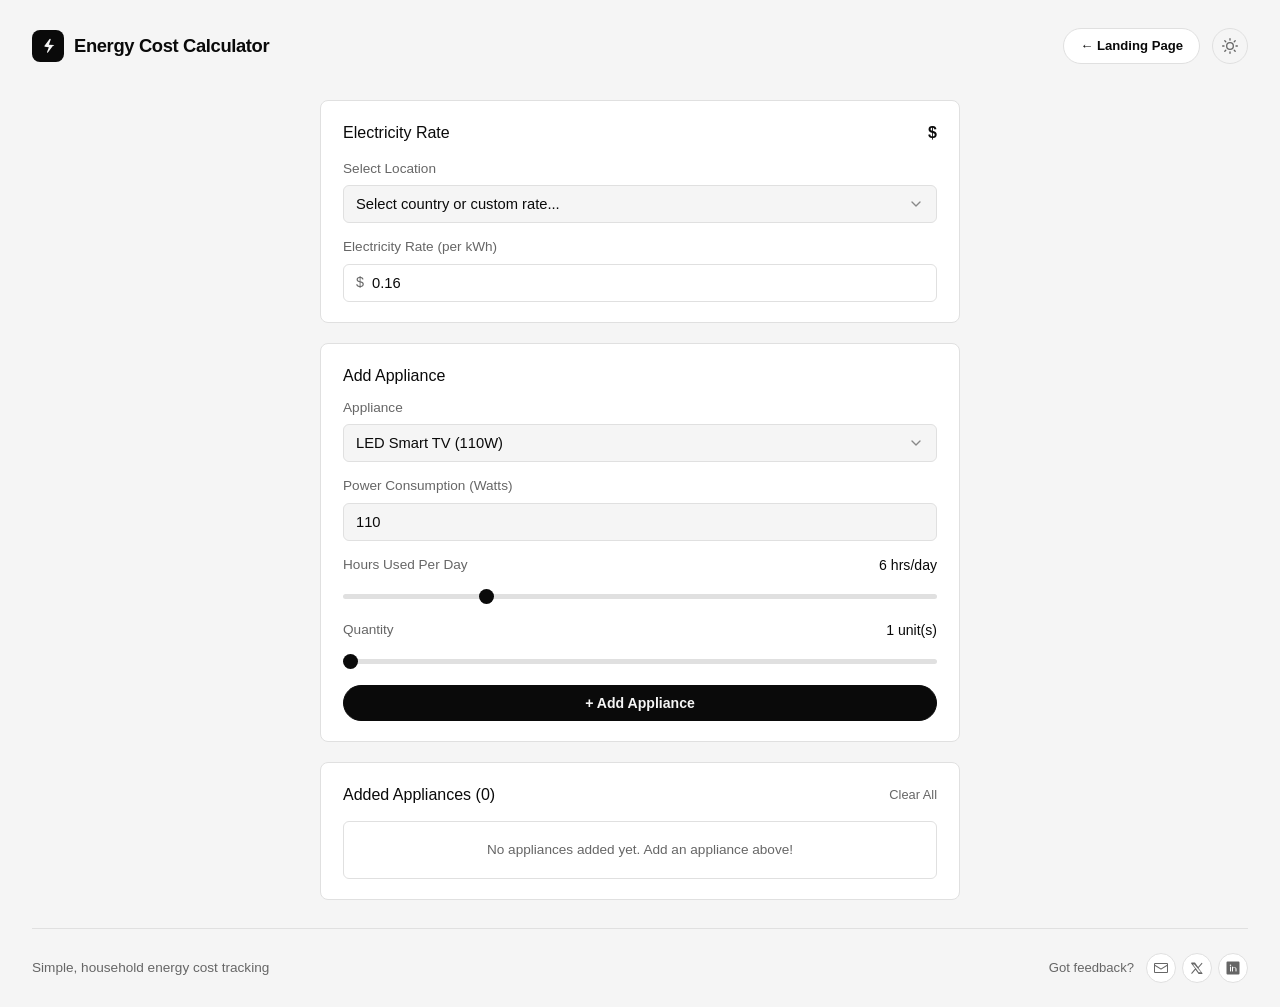
==== commit a6d07dc7: "refactor: replace 'Built by Horlladjosh' with 'Got feedback?' in footer" ====
--- a/app.html
+++ b/app.html
@@ -296,7 +296,7 @@
         <div class="footer-content">
             <span class="footer-text">Simple, household energy cost tracking</span>
             <div class="footer-right">
-                <span class="author-credit">Built by <a href="https://horlladjosh.com/" target="_blank" rel="noopener">Horlladjosh</a></span>
+                <span class="author-credit">Got feedback?</span>
                 <div class="social-links">
                     <a href="mailto:contact@horlladjosh.com" class="social-icon-btn" title="Email: contact@horlladjosh.com">
                         <svg xmlns="http://www.w3.org/2000/svg" width="16" height="16" fill="currentColor" viewBox="0 0 256 256">
--- a/css/styles.css
+++ b/css/styles.css
@@ -1511,7 +1511,7 @@
     }
 
     .landing-hero {
-        padding: 28px 14px 24px 14px;
+        padding: 56px 16px 32px 16px;
     }
 
     .hero-tag-pill {
@@ -1525,7 +1525,7 @@
     }
 
     .hero-title {
-        font-size: 2.0rem;
+        font-size: 32px !important;
         line-height: 1.18;
         margin-bottom: 14px;
         letter-spacing: -0.025em;
@@ -1583,17 +1583,26 @@
     }
 
     .hero-stats-grid {
-        grid-template-columns: repeat(2, 1fr);
-        gap: 12px;
-        padding-top: 18px;
+        grid-template-columns: 1fr;
+        gap: 22px;
+        padding-top: 28px;
+    }
+
+    .stat-card {
+        padding: 0;
+        text-align: center;
     }
 
     .stat-number {
-        font-size: 1.1rem;
+        font-size: 1.35rem;
+        font-weight: 700;
+        line-height: 1.2;
     }
 
     .stat-label {
-        font-size: 0.74rem;
+        font-size: 0.85rem;
+        color: var(--text-secondary);
+        margin-top: 3px;
     }
 
     /* Interactive Demo Card Mobile */
@@ -1672,7 +1681,7 @@
 @media (max-width: 480px) {
     h1,
     .hero-title {
-        font-size: 30px !important;
+        font-size: 32px !important;
     }
 }
 
@@ -1697,19 +1706,19 @@
 
     h1,
     .hero-title {
-        font-size: 30px !important;
+        font-size: 32px !important;
     }
 
     .hero-stats-grid {
-        grid-template-columns: repeat(2, 1fr);
-        gap: 8px;
+        grid-template-columns: 1fr;
+        gap: 18px;
     }
 
     .stat-number {
-        font-size: 1.05rem;
+        font-size: 1.28rem;
     }
 
     .stat-label {
-        font-size: 0.7rem;
-    }
-}
+        font-size: 0.82rem;
+    }
+}
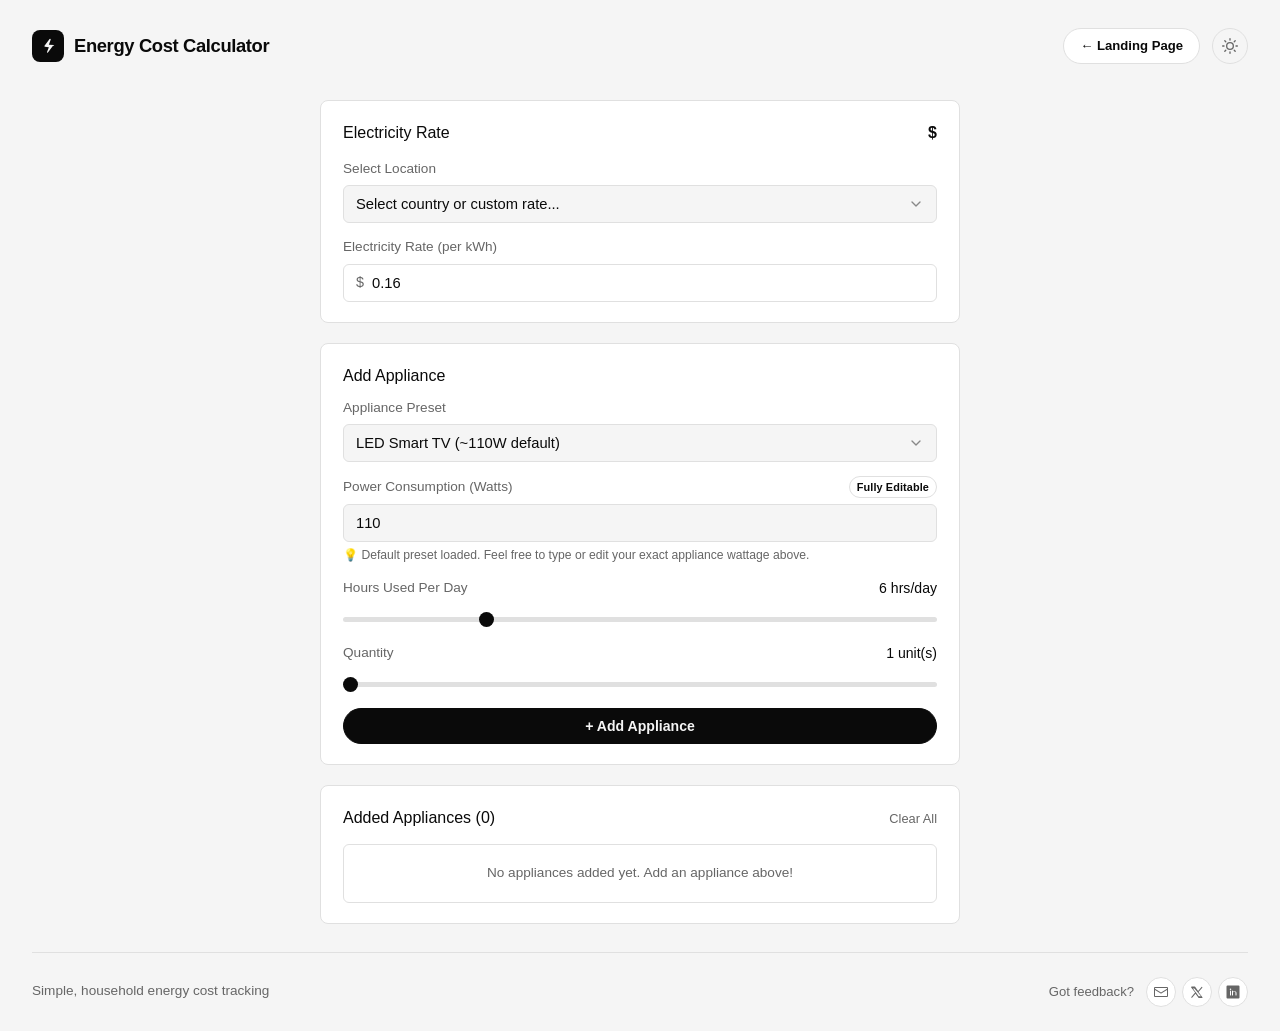
==== commit 97fba703: "ux: add 'Fully Editable' badge, hint micro-copy, and default tags to clarify customizable appliance " ====
--- a/app.html
+++ b/app.html
@@ -50,12 +50,14 @@
 
     <!-- Local Chart.js library for offline & resilient visual charts -->
     <script src="js/chart.min.js"></script>
+    <!-- Vercel Web Analytics -->
+    <script defer src="/_vercel/insights/script.js"></script>
 </head>
 <body>
 
     <!-- Header Navigation -->
     <header class="app-header">
-        <a href="index.html" class="brand-link">
+        <a href="/" class="brand-link">
             <div class="brand">
                 <div class="brand-icon">
                     <svg xmlns="http://www.w3.org/2000/svg" width="18" height="18" fill="currentColor" viewBox="0 0 256 256">
@@ -67,7 +69,7 @@
         </a>
 
         <div class="header-actions" style="display: flex; align-items: center; gap: 12px;">
-            <a href="index.html" class="btn btn-secondary btn-sm header-cta-btn">
+            <a href="/" class="btn btn-secondary btn-sm header-cta-btn">
                 <span class="btn-text-desktop">← Landing Page</span>
                 <span class="btn-text-mobile">← Home</span>
             </a>
@@ -128,17 +130,17 @@
                 <h3 class="card-title" style="margin-bottom: 10px;">Add Appliance</h3>
 
                 <div class="form-group">
-                    <label for="applianceType">Appliance</label>
+                    <label for="applianceType">Appliance Preset</label>
                     <select id="applianceType" class="input-control">
-                        <option value="Air Conditioner (1.5 HP)" data-watts="1500">Air Conditioner (1500W)</option>
-                        <option value="Refrigerator" data-watts="180">Refrigerator (180W)</option>
-                        <option value="LED Smart TV" data-watts="110" selected>LED Smart TV (110W)</option>
-                        <option value="Microwave Oven" data-watts="1200">Microwave Oven (1200W)</option>
-                        <option value="Washing Machine" data-watts="500">Washing Machine (500W)</option>
-                        <option value="Water Heater" data-watts="2500">Water Heater (2500W)</option>
-                        <option value="Desktop PC" data-watts="250">Desktop PC (250W)</option>
-                        <option value="Ceiling Fan" data-watts="75">Ceiling Fan (75W)</option>
-                        <option value="Custom">Custom Appliance...</option>
+                        <option value="Air Conditioner (1.5 HP)" data-watts="1500">Air Conditioner (~1500W default)</option>
+                        <option value="Refrigerator" data-watts="180">Refrigerator (~180W default)</option>
+                        <option value="LED Smart TV" data-watts="110" selected>LED Smart TV (~110W default)</option>
+                        <option value="Microwave Oven" data-watts="1200">Microwave Oven (~1200W default)</option>
+                        <option value="Washing Machine" data-watts="500">Washing Machine (~500W default)</option>
+                        <option value="Water Heater" data-watts="2500">Water Heater (~2500W default)</option>
+                        <option value="Desktop PC" data-watts="250">Desktop PC (~250W default)</option>
+                        <option value="Ceiling Fan" data-watts="75">Ceiling Fan (~75W default)</option>
+                        <option value="Custom">Custom Appliance (Custom Watts)...</option>
                     </select>
                 </div>
 
@@ -148,8 +150,12 @@
                 </div>
 
                 <div class="form-group">
-                    <label for="wattage">Power Consumption (Watts)</label>
-                    <input type="number" id="wattage" class="input-control" min="1" value="110" placeholder="110">
+                    <div style="display: flex; justify-content: space-between; align-items: center; margin-bottom: 6px;">
+                        <label for="wattage" style="margin-bottom: 0;">Power Consumption (Watts)</label>
+                        <span class="input-label-badge">Fully Editable</span>
+                    </div>
+                    <input type="number" id="wattage" class="input-control" min="1" value="110" placeholder="e.g., 1500">
+                    <span class="input-hint">💡 Default preset loaded. Feel free to type or edit your exact appliance wattage above.</span>
                 </div>
 
                 <div class="form-group">
--- a/css/styles.css
+++ b/css/styles.css
@@ -246,6 +246,27 @@
     font-weight: 500;
     color: var(--text-primary);
     font-size: 0.88rem;
+}
+
+.input-hint {
+    display: flex;
+    align-items: center;
+    gap: 4px;
+    font-size: 0.76rem;
+    color: var(--text-secondary);
+    margin-top: 5px;
+    line-height: 1.35;
+}
+
+.input-label-badge {
+    font-size: 0.68rem;
+    font-weight: 600;
+    color: var(--text-primary);
+    background: var(--bg-card);
+    border: 1px solid var(--border-color);
+    padding: 2px 7px;
+    border-radius: 12px;
+    letter-spacing: 0.01em;
 }
 
 input[type="range"] {
